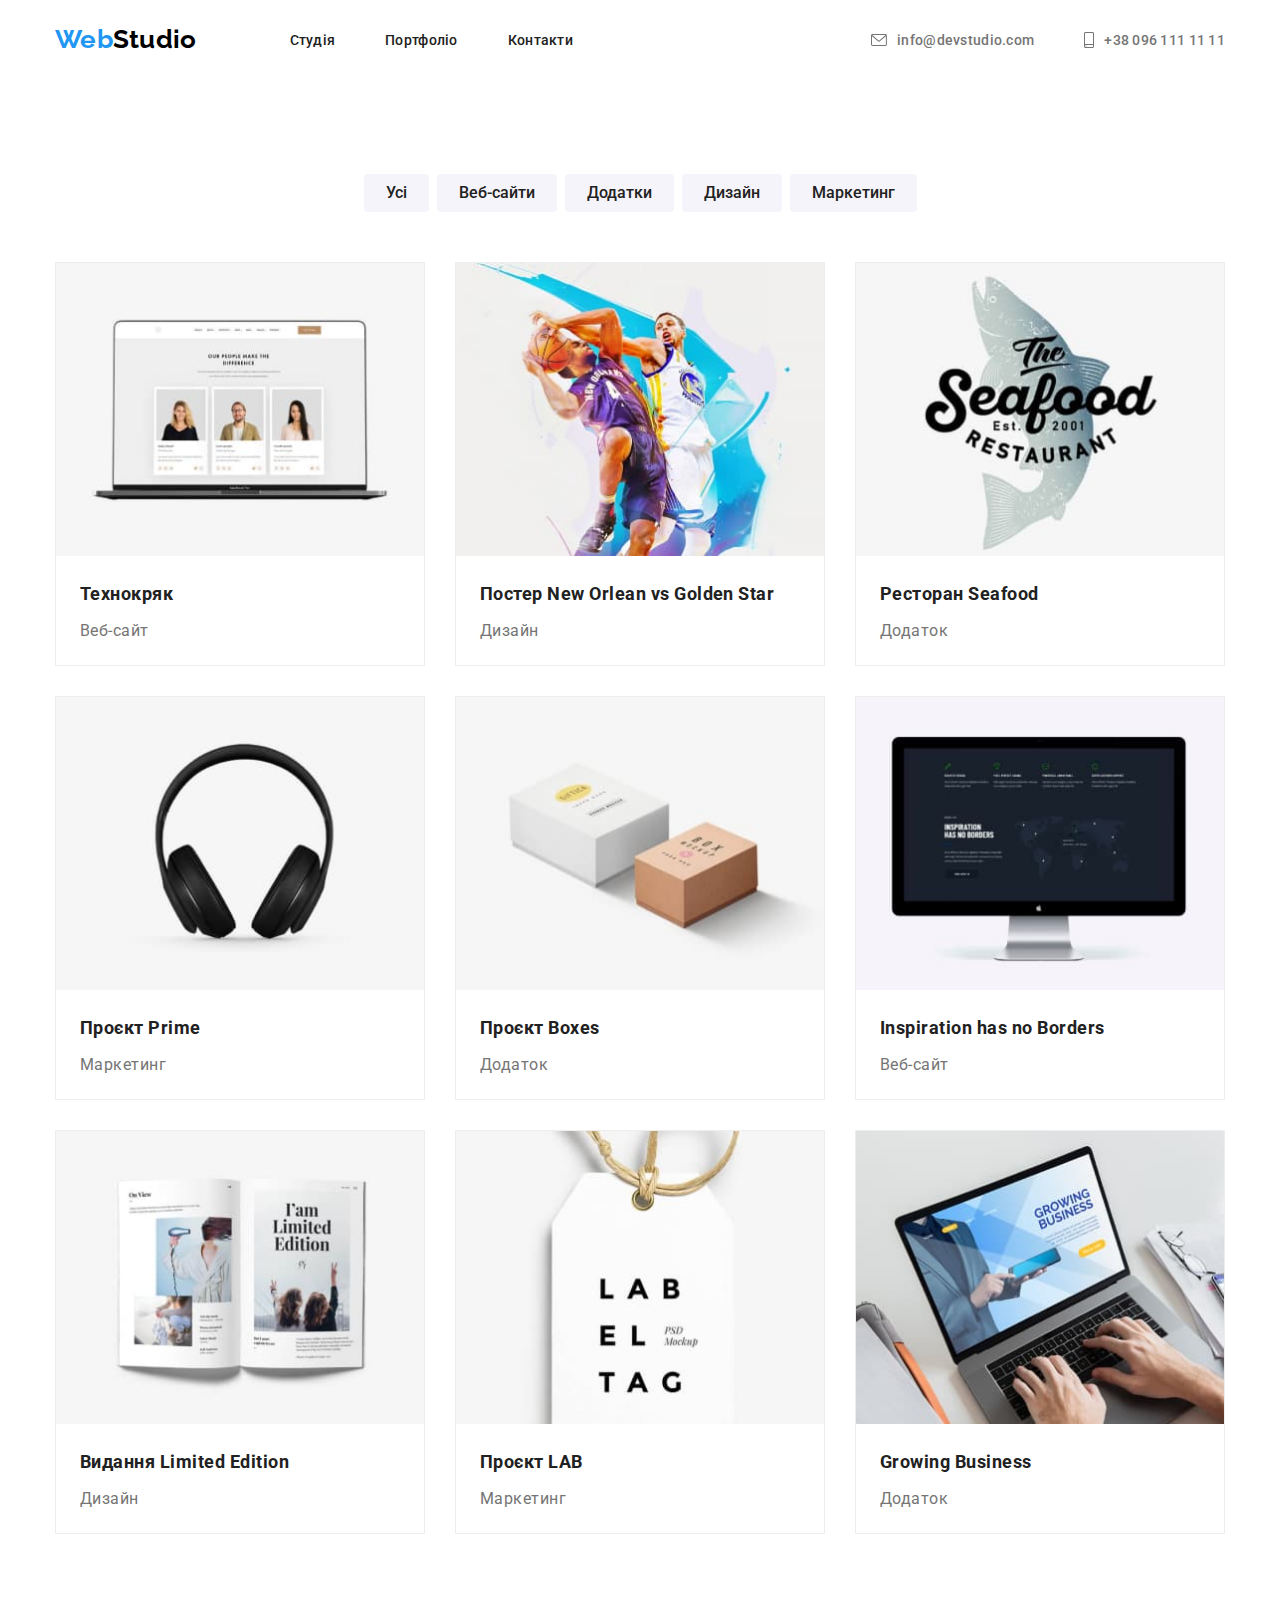
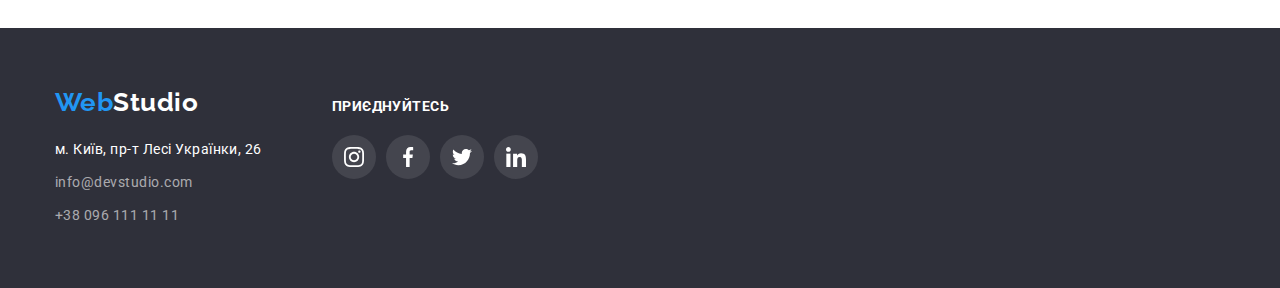
==== portfolio.html @ c27ef193 "Add files via upload" ====
<!DOCTYPE html>
<html lang="uk">
  <head>
    <meta charset="UTF-8" />
    <meta http-equiv="X-UA-Compatible" content="IE=edge" />
    <meta name="WebStudio" content="width=device-width, initial-scale=1.0" />
    <title>WebStudio</title>
    <link
      rel="stylesheet"
      href="https://cdnjs.cloudflare.com/ajax/libs/modern-normalize/1.1.0/modern-normalize.min.css"
    />
    <link rel="stylesheet" href="./css/styles.css" />
    <link rel="preconnect" href="https://fonts.googleapis.com" />
    <link rel="preconnect" href="https://fonts.gstatic.com" crossorigin />
    <link
      href="https://fonts.googleapis.com/css2?family=Raleway:wght@700&family=Roboto:wght@400;500;700;900&display=swap"
      rel="stylesheet"
    />
  </head>
  <body>
    <header class="header">
      <nav class="container">
        <a href="./index.html" class="logo link"
          ><span class="web">Web</span
          ><span class="studio-header">Studio</span></a
        >
        <ul class="nav-header list">
          <li><a href="./index.html" class="link">Студія</a></li>
          <li><a href="./portfolio.html" class="link">Портфоліо</a></li>
          <li><a href="#" class="link">Контакти</a></li>
        </ul>
        <ul class="contacts-header list">
          <li>
            <a href="mailto:info@devstudio.com" class="link">
              <svg class="contact-header-icon" width="16" height="12">
                <use href="./images/symbol-defs.svg#icon-mail"></use>
              </svg>
              info@devstudio.com</a
            >
          </li>
          <li>
            <a href="tel:+380961111111" class="link">
              <svg class="contact-header-icon" width="10" height="16">
                <use href="./images/symbol-defs.svg#icon-smartphone"></use>
              </svg>
              +38 096 111 11 11</a
            >
          </li>
        </ul>
      </nav>
    </header>
    <main>
      <section class="portfolio-section section">
        <div class="container">
          <h1 class="visually-hidden">Портфоліо</h1>
          <ul class="portfolio-nav list">
            <li>
              <button type="button" class="portfolio-nav-button">Усі</button>
            </li>
            <li>
              <button type="button" class="portfolio-nav-button">
                Веб-сайти
              </button>
            </li>
            <li>
              <button type="button" class="portfolio-nav-button">
                Додатки
              </button>
            </li>
            <li>
              <button type="button" class="portfolio-nav-button">Дизайн</button>
            </li>
            <li>
              <button type="button" class="portfolio-nav-button">
                Маркетинг
              </button>
            </li>
          </ul>
          <ul class="portfolio-list list">
            <li>
              <a href="#" class="link">
                <img src="./images/portfolio/laptop.jpg" alt="Ноутбук" />
                <h2 class="heading">Технокряк</h2>
                <p>Веб-сайт</p>
              </a>
            </li>
            <li>
              <a href="#" class="link">
                <img
                  src="./images/portfolio/basketball.jpg"
                  alt="Баскетболісти"
                />
                <h2 class="heading">Постер New Orlean vs Golden Star</h2>
                <p>Дизайн</p>
              </a>
            </li>
            <li>
              <a href="#" class="link">
                <img
                  src="./images/portfolio/resaurant.jpg"
                  alt="Логотип ресторану"
                />
                <h2 class="heading">Ресторан Seafood</h2>
                <p>Додаток</p>
              </a>
            </li>
            <li>
              <a href="#" class="link">
                <img src="./images/portfolio/headphones.jpg" alt="Навушники" />
                <h2 class="heading">Проєкт Prime</h2>
                <p>Маркетинг</p>
              </a>
            </li>
            <li>
              <a href="#" class="link">
                <img src="./images/portfolio/boxes.jpg" alt="Коробки" />
                <h2 class="heading">Проєкт Boxes</h2>
                <p>Додаток</p>
              </a>
            </li>
            <li>
              <a href="#" class="link">
                <img src="./images/portfolio/monitor.jpg" alt="Монітор" />
                <h2 class="heading">Inspiration has no Borders</h2>
                <p>Веб-сайт</p>
              </a>
            </li>
            <li>
              <a href="#" class="link">
                <img src="./images/portfolio/journal.jpg" alt="Журнал" />
                <h2 class="heading">Видання Limited Edition</h2>
                <p>Дизайн</p>
              </a>
            </li>
            <li>
              <a href="#" class="link">
                <img src="./images/portfolio/label.jpg" alt="Бірка" />
                <h2 class="heading">Проєкт LAB</h2>
                <p>Маркетинг</p>
              </a>
            </li>
            <li>
              <a href="#" class="link">
                <img
                  src="./images/portfolio/business-laptop.jpg"
                  alt="Людина працює за ноутбуком"
                />
                <h2 class="heading">Growing Business</h2>
                <p>Додаток</p>
              </a>
            </li>
          </ul>
        </div>
      </section>
    </main>
    <footer class="footer">
      <address class="address container">
        <div class="footer-address">
          <a href="./index.html" class="logo link"
            ><span class="web">Web</span
            ><span class="studio-footer">Studio</span></a
          >
          <ul class="address-list list">
            <li>
              <a
                href="https://goo.gl/maps/CPtrU1FHBa2aNyZL9"
                target="_blank"
                rel="noopener noreferrer nofollow"
                class="link map"
                >м. Київ, пр-т Лесі Українки, 26</a
              >
            </li>
            <li>
              <a href="mailto:info@devstudio.com" class="link"
                >info@devstudio.com</a
              >
            </li>
            <li>
              <a href="tel:+380961111111" class="link">+38 096 111 11 11</a>
            </li>
          </ul>
        </div>
        <div class="footer-socials">
          <span>Приєднуйтесь</span>
          <ul class="socials-list-footer list">
            <li>
              <a href="#" class="link">
                <svg class="team-socials" width="20" height="20">
                  <use href="./images/symbol-defs.svg#icon-instagram"></use>
                </svg>
              </a>
            </li>
            <li>
              <a href="#" class="link">
                <svg class="team-socials" width="20" height="20">
                  <use href="./images/symbol-defs.svg#icon-facebook"></use>
                </svg>
              </a>
            </li>
            <li>
              <a href="#" class="link">
                <svg class="team-socials" width="20" height="20">
                  <use href="./images/symbol-defs.svg#icon-twitter"></use>
                </svg>
              </a>
            </li>
            <li>
              <a href="#" class="link">
                <svg class="team-socials" width="20" height="20">
                  <use href="./images/symbol-defs.svg#icon-linkedin"></use>
                </svg>
              </a>
            </li>
          </ul>
        </div>
      </address>
    </footer>
  </body>
</html>
---- css/styles.css ----
:root{
    --color-primary: #757575;
    --color-heading: #212121;
    --color-background: #fff;
    --color-background-secondary: #2F303A;
    --color-background-tertiary: #F5F4FA;
    --color-background-overlay: rgba(47, 48, 58, 0.4);
    --font-weight-heading: 700;
    --color-white: #fff;
    --color-accent: #2196F3;
    --color-black: #000;
    --ff-roboto: Roboto, sans-serif;
    --ff-rlw: Raleway, sans-serif;
    --color-white-transperent: #FFFFFF99;
    --section-padding: 94px; 
    --color-icons: #AFB1B8;
    --color-background-icons: rgba(255, 255, 255, 0.1);
    --color-border: #EEEEEE; 
}
body {
    font-family: var(--ff-roboto);
    font-size: 16px;
    color: var(--color-primary);
    background-color: var(--color-background);
    letter-spacing: 0.03em;
}
ul, h1, h2, h3, p {
    padding: 0;
    margin: 0;
}
img {
    display: block;
    max-width: 100%;
    height: auto;
}
.section {
    padding-top: var(--section-padding);
    padding-bottom: var(--section-padding);
}
.container {
 width: 100%;   
 max-width: 1200px;
 margin: 0 auto;
 padding: 0 15px;
}
.header {
    font-weight: 500;
    font-size: 14px;
    line-height: 1.1721;
    letter-spacing: 0.02em;
}
.footer {
    padding-top: 60px;
    padding-bottom: 60px;

    background-color: var(--color-background-secondary);
    font-size: 14px;
}  
.link {
    text-decoration: none;
    color: var(--color-heading);
}
.list {
    list-style: none;
}
.sub-title {
    color: var(--color-heading);
    font-size: 36px;
    text-align: center;
    line-height: 1.1719;
}
.heading {
    color: var(--color-heading);
    font-size: 18px;
}
.address {
font-style: normal;
display: flex;
}
.address .link:hover,
.address .link:focus {
    color: var(--color-white);
}
.address-list li:not(:last-child) {
    margin-bottom: 9px;
}
.address-list .link {
    color: var(--color-white-transperent);
    line-height: 1.7142;
}
.address-list .map {
    color: var(--color-white);
}
.address .logo {
    margin-bottom: 20px;
}
.footer-socials {
    display: flex;
    flex-direction: column;
    margin-left: 70px;
    padding-top: 10px;
}
.footer-socials>span {
    font-family: var(--ff-roboto);
    font-weight: var(--font-weight-heading);
    font-size: 14px;
    line-height: 1.1721;
    letter-spacing: 0.03em;
    color: var(--color-white);
    text-transform: uppercase;
    margin-bottom: 20px;
}
.socials-list-footer {
    display: flex;
    justify-content: center;
    gap: 10px;
}
.socials-list-footer a {
    width: 44px;
    height: 44px;
    border-radius: 50%;
    display: flex;
    background-color: var(--color-background-icons);
    fill: var(--color-white);
    justify-content: center;
    align-items: center;
}
.socials-list-footer a:hover,
.socials-list-footer a:focus {
    background-color: var(--color-accent);
    fill: var(--color-white);
}
.logo {
    display: block;

    font-family: var(--ff-rlw);
    font-weight: 700;
    font-size: 26px;
    line-height: 1.15;
}
.web {
    color: var(--color-accent);
}
.studio-header {
    color: var(--color-black);
}
.studio-footer {
    color: var(--color-white);
}
nav {
    display: flex;
    justify-content: flex-start;
    align-items: center;
}
.nav-header {
    display: flex;
    margin-left: 93px;
}
.nav-header li:not(:last-child) {
    margin-right: 50px;
}
.nav-header .link {
    display: block;
    padding-top: 32px;
    padding-bottom: 32px;
}
.nav-header a:hover,
.nav-header a:focus {
    color: var(--color-accent);
}
.contacts-header {
    display: flex;
    margin-left: auto;
}
.contacts-header li + li {
    margin-left: 50px;
}
.contacts-header .link {
    display: flex;
    align-items: center;
    padding-top: 32px;
    padding-bottom: 32px;
    
    color: var(--color-primary);
    fill: currentcolor;
}
.contact-header-icon {
    margin-right: 10px;
}
.contacts-header a:hover,
.contacts-header a:focus {
    color: var(--color-accent);
}
.hero-section {
    padding-top: 200px;
    padding-bottom: 200px;
    align-items: center;

    background-image: linear-gradient(var(--color-background-overlay), var(--color-background-overlay)), url(../images/header_people.jpg);
    background-size: 1600px;
    background-repeat: no-repeat;
    background-position: center;
}
.title {
    margin-top: 0;
    margin-bottom: 30px;
    margin-right: auto;
    margin-left: auto;
    width: 696px;
    height: 120px;

    font-weight: 900;
    font-size: 44px;
    line-height: 1.36;
    letter-spacing: 0.06em;
    text-align: center;
    color: var(--color-white);
    text-transform: uppercase;
}
.order {
    display: block;
    margin: 0 auto;
    width: 216px;
    height: 50px;
    
    background-color: var(--color-accent);
    font-family: var(--ff-roboto);
    font-size: 16px;
    line-height: 1.88;
    color: var(--color-white);
    border: none;
    text-align: center;
    letter-spacing: 0.06em;
    font-weight: var(--font-weight-heading);
    box-shadow: 0px 4px 4px rgba(0, 0, 0, 0.15);
    border-radius: 4px;
}
.order:hover,
.order:focus {
    cursor: pointer;
}
.visually-hidden {
    position: absolute;
    white-space: nowrap;
    width: 1px;
    height: 1px;
    overflow: hidden;
    border: 0;
    padding: 0;
    clip: rect(0 0 0 0);
    clip-path: inset(50%);
    margin: -1px;
}
.features-list {
    display: flex;
}
.features-list li + li {
    margin-left: 30px;
}
.icons-features {
    display: flex;
    max-width: 270px;
    max-height: 120px;
    padding: 25px 100px;
    margin-bottom: 30px;
    background-color: var(--color-background-tertiary);
    border-radius: 4px;
}
.features-list h3 {
    margin-bottom: 10px;

    font-size: 14px;
    line-height: 1.17;
}
.features-list p {
    font-size: 14px;
    line-height: 1.7142;
}
.we-do-section {
    padding-top: 0;
}
.we-do-section .sub-title {
    margin-bottom: 50px;
}
.we-do-list {
    display: flex;
}
.we-do-list li + li {
    margin-left: 30px;
}
.team-section {
    background-color: var(--color-background-tertiary);
}
.team-section .sub-title {
    margin-bottom: 50px;
}
.team-list {
    display: flex;
}
.team-card + .team-card {
    margin-left: 30px;
}
.team-card {
    padding-bottom: 30px;

    background-color: var(--color-background);
    box-shadow: 0px 1px 3px rgba(0, 0, 0, 0.12), 0px 1px 1px rgba(0, 0, 0, 0.14), 0px 2px 1px rgba(0, 0, 0, 0.2);
    border-radius: 0px 0px 4px 4px;
}
.team-list img { 
    margin-bottom: 30px;
}
.team-list h3 {
    margin-bottom: 10px;

    font-size: 16px;
    font-weight: 500;
    line-height: 1.17;
    text-align: center;
}
.team-list p {
    line-height: 1.17;
    text-align: center;
    margin-bottom: 16px;
}
.socials-list-team {
    display: flex;
    justify-content: center;
    gap: 10px;
}
.socials-list-team a {
    width: 44px;
    height: 44px;
    border-radius: 50%;
    display: flex;
    background-color: var(--color-background);
    fill: var(--color-icons);
    justify-content: center;
    align-items: center;
}
.socials-list-team a:hover,
.socials-list-team a:focus {
    background-color: var(--color-accent);
    fill: var(--color-white);
}
.clients h2 {
    margin-bottom: 50px;
}
.clients-list {
    display: flex;
    gap: 30px;
    justify-content: center;
}
.clients-item {
    display: flex;
    width: 170px;
    height: 92px;
    padding: 16px 32px;
    fill: var(--color-icons);
    border: 1px solid var(--color-icons);
    border-radius: 4px;
}
.clients-item:hover,
.clients-item:focus {
    border: 1px solid var(--color-accent);
    fill: var(--color-accent);
}
.portfolio-nav {
    display: flex;
    justify-content: center;
    margin-bottom: 50px;
}
.portfolio-nav li + li {
    margin-left: 8px;
}
.portfolio-nav-button {
    padding: 6px 22px;
    background-color: var(--color-background-tertiary);
    font-family: var(--ff-roboto);
    font-weight: 500;
    font-size: 16px;
    line-height: 1.63;
    color: var(--color-heading);
    text-align: center;
    border: none;
    border-radius: 4px;
}
.portfolio-nav-button:hover,
.portfolio-nav-button:focus {
    background-color: var(--color-accent);
    color: var(--color-white);
    cursor: pointer;
    box-shadow: 0px 3px 1px rgba(0, 0, 0, 0.1), 0px 1px 2px rgba(0, 0, 0, 0.08), 0px 2px 2px rgba(0, 0, 0, 0.12);
}
.portfolio-list {
    display: flex;
    flex-wrap: wrap;
    gap: 30px;
}
.portfolio-list li {
    padding-bottom: 20px;
    border:1px solid var(--color-border);
    max-width: 370px;
    max-height: 404px;
}
.portfolio-list li:hover,
.portfolio-list li:focus {
    box-shadow: 0px 1px 1px rgba(0, 0, 0, 0.12), 0px 4px 4px rgba(0, 0, 0, 0.06), 1px 4px 6px rgba(0, 0, 0, 0.16);
}
.portfolio-list img {
    margin-bottom: 20px;
}
.portfolio-list .heading {
    margin-right: 24px;
    margin-left: 24px;
    margin-bottom: 4px;

    line-height: 2;
}
.portfolio-list p {
    margin-right: 24px;
    margin-left: 24px;

    line-height: 1.875;
    color: var(--color-primary);
}
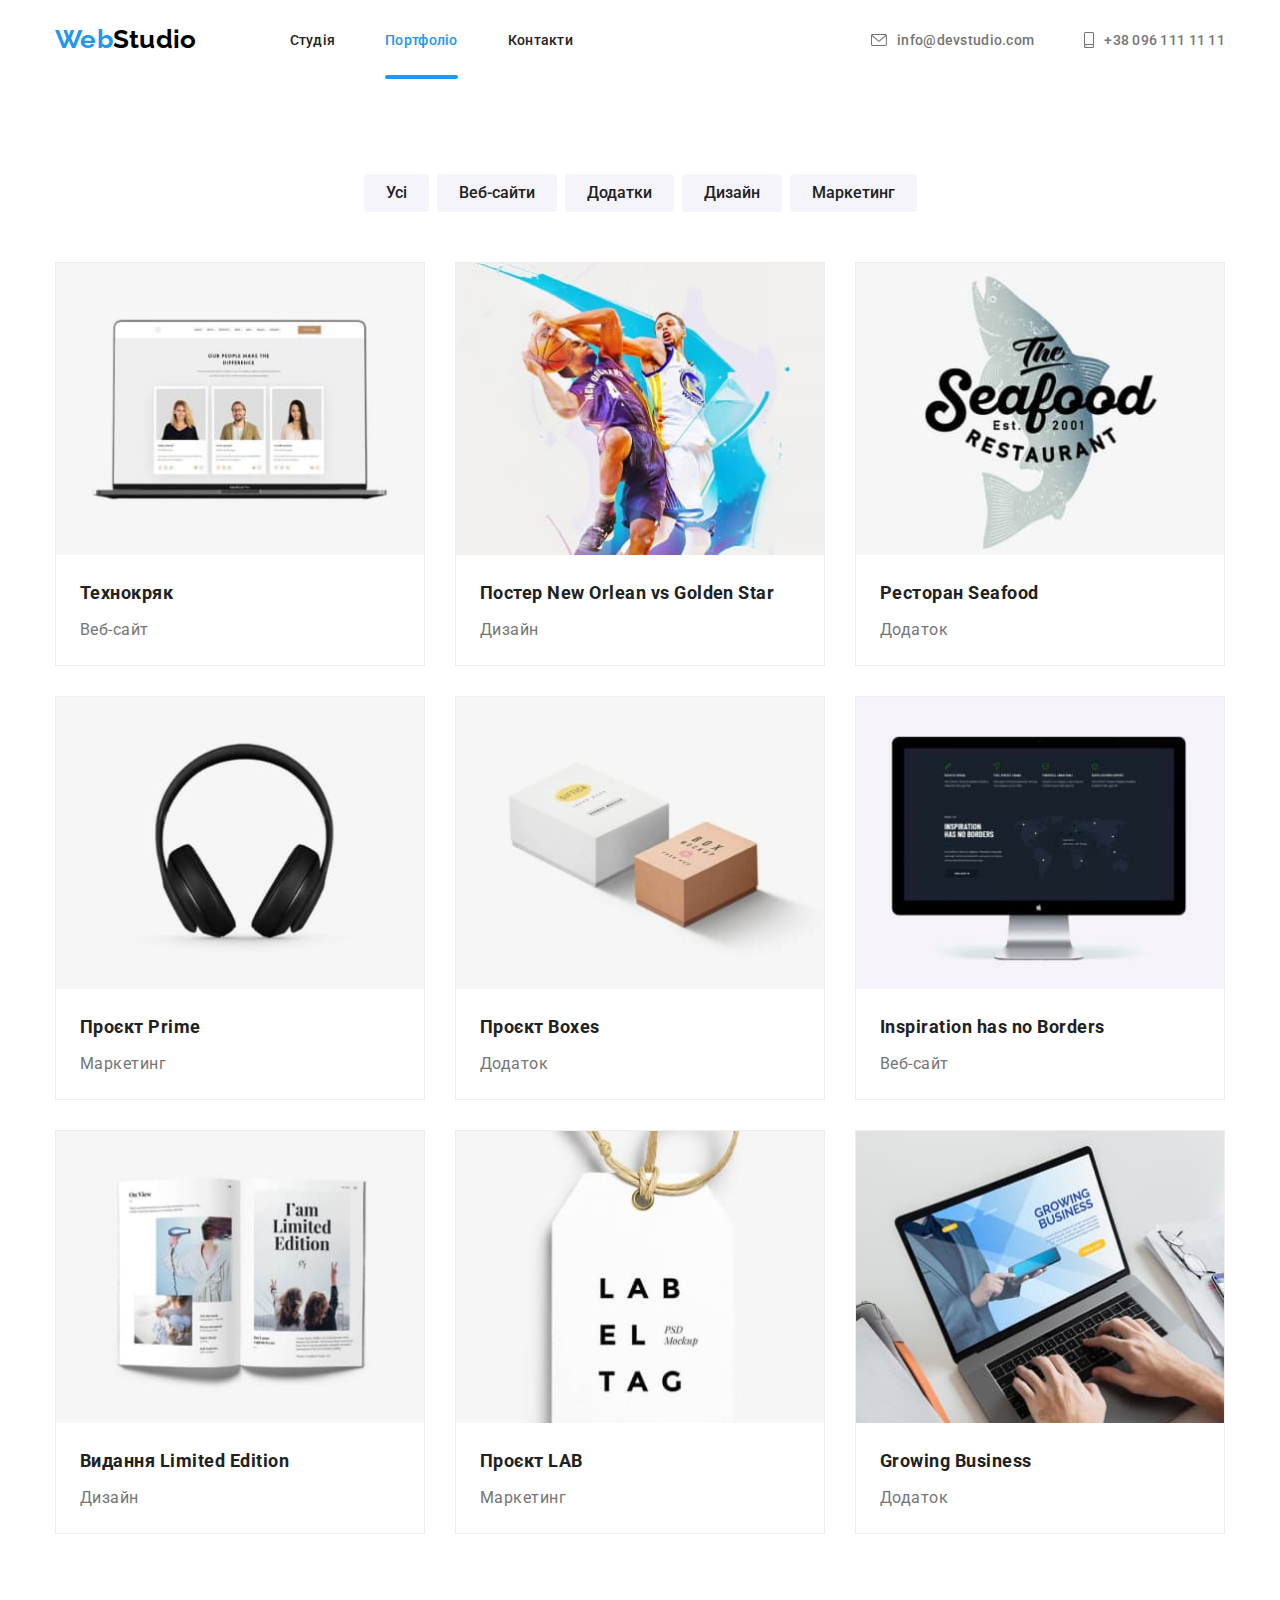
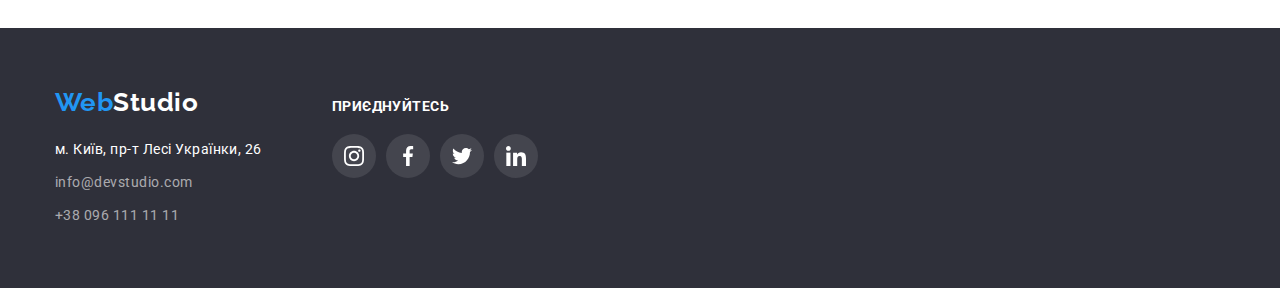
==== commit 47c43c64: "1" ====
--- a/portfolio.html
+++ b/portfolio.html
@@ -26,7 +26,7 @@
         >
         <ul class="nav-header list">
           <li><a href="./index.html" class="link">Студія</a></li>
-          <li><a href="./portfolio.html" class="link">Портфоліо</a></li>
+          <li><a href="./portfolio.html" class="link current">Портфоліо</a></li>
           <li><a href="#" class="link">Контакти</a></li>
         </ul>
         <ul class="contacts-header list">
@@ -82,6 +82,13 @@
                 <img src="./images/portfolio/laptop.jpg" alt="Ноутбук" />
                 <h2 class="heading">Технокряк</h2>
                 <p>Веб-сайт</p>
+                <div class="portfolio-overlay">
+                  <p>
+                    Ресурс пропонує комплексні пропозиції з різним рівнем
+                    функціоналу та сервісів. Все це дозволить відвідувачу
+                    отримати вичерпні відомості про компанію чи приватну особу.
+                  </p>
+                </div>
               </a>
             </li>
             <li>
@@ -92,6 +99,12 @@
                 />
                 <h2 class="heading">Постер New Orlean vs Golden Star</h2>
                 <p>Дизайн</p>
+                <div class="portfolio-overlay">
+                  <p>
+                    Lorem ipsum dolor sit, amet consectetur adipisicing elit.
+                    Alias, sapiente!
+                  </p>
+                </div>
               </a>
             </li>
             <li>
@@ -102,6 +115,12 @@
                 />
                 <h2 class="heading">Ресторан Seafood</h2>
                 <p>Додаток</p>
+                <div class="portfolio-overlay">
+                  <p>
+                    Lorem ipsum dolor sit, amet consectetur adipisicing elit.
+                    Alias, sapiente!
+                  </p>
+                </div>
               </a>
             </li>
             <li>
@@ -109,6 +128,12 @@
                 <img src="./images/portfolio/headphones.jpg" alt="Навушники" />
                 <h2 class="heading">Проєкт Prime</h2>
                 <p>Маркетинг</p>
+                <div class="portfolio-overlay">
+                  <p>
+                    Lorem ipsum dolor sit, amet consectetur adipisicing elit.
+                    Alias, sapiente!
+                  </p>
+                </div>
               </a>
             </li>
             <li>
@@ -116,6 +141,12 @@
                 <img src="./images/portfolio/boxes.jpg" alt="Коробки" />
                 <h2 class="heading">Проєкт Boxes</h2>
                 <p>Додаток</p>
+                <div class="portfolio-overlay">
+                  <p>
+                    Lorem ipsum dolor sit, amet consectetur adipisicing elit.
+                    Alias, sapiente!
+                  </p>
+                </div>
               </a>
             </li>
             <li>
@@ -123,6 +154,12 @@
                 <img src="./images/portfolio/monitor.jpg" alt="Монітор" />
                 <h2 class="heading">Inspiration has no Borders</h2>
                 <p>Веб-сайт</p>
+                <div class="portfolio-overlay">
+                  <p>
+                    Lorem ipsum dolor sit, amet consectetur adipisicing elit.
+                    Alias, sapiente!
+                  </p>
+                </div>
               </a>
             </li>
             <li>
@@ -130,6 +167,12 @@
                 <img src="./images/portfolio/journal.jpg" alt="Журнал" />
                 <h2 class="heading">Видання Limited Edition</h2>
                 <p>Дизайн</p>
+                <div class="portfolio-overlay">
+                  <p>
+                    Lorem ipsum dolor sit, amet consectetur adipisicing elit.
+                    Alias, sapiente!
+                  </p>
+                </div>
               </a>
             </li>
             <li>
@@ -137,6 +180,12 @@
                 <img src="./images/portfolio/label.jpg" alt="Бірка" />
                 <h2 class="heading">Проєкт LAB</h2>
                 <p>Маркетинг</p>
+                <div class="portfolio-overlay">
+                  <p>
+                    Lorem ipsum dolor sit, amet consectetur adipisicing elit.
+                    Alias, sapiente!
+                  </p>
+                </div>
               </a>
             </li>
             <li>
@@ -147,6 +196,12 @@
                 />
                 <h2 class="heading">Growing Business</h2>
                 <p>Додаток</p>
+                <div class="portfolio-overlay">
+                  <p>
+                    Lorem ipsum dolor sit, amet consectetur adipisicing elit.
+                    Alias, sapiente!
+                  </p>
+                </div>
               </a>
             </li>
           </ul>
--- a/css/styles.css
+++ b/css/styles.css
@@ -16,6 +16,9 @@
     --color-icons: #AFB1B8;
     --color-background-icons: rgba(255, 255, 255, 0.1);
     --color-border: #EEEEEE; 
+    --background-color-overlay: rgba(33, 150, 243, 0.9); 
+    --background-color-backdrop: rgba(0, 0, 0, 0.2);
+    --background-color-description: rgba(47, 48, 58, 0.8);
 }
 body {
     font-family: var(--ff-roboto);
@@ -44,6 +47,7 @@
  padding: 0 15px;
 }
 .header {
+    height: 80px;
     font-weight: 500;
     font-size: 14px;
     line-height: 1.1721;
@@ -87,6 +91,7 @@
 .address-list .link {
     color: var(--color-white-transperent);
     line-height: 1.7142;
+    transition: color 250ms cubic-bezier(0.4, 0, 0.2, 1);
 }
 .address-list .map {
     color: var(--color-white);
@@ -124,6 +129,7 @@
     fill: var(--color-white);
     justify-content: center;
     align-items: center;
+    transition: background-color 250ms cubic-bezier(0.4, 0, 0.2, 1), fill 250ms cubic-bezier(0.4, 0, 0.2, 1);
 }
 .socials-list-footer a:hover,
 .socials-list-footer a:focus {
@@ -155,18 +161,34 @@
 .nav-header {
     display: flex;
     margin-left: 93px;
+    align-items: center;
+}
+.nav-header li {
+    position: relative;
 }
 .nav-header li:not(:last-child) {
     margin-right: 50px;
 }
 .nav-header .link {
     display: block;
-    padding-top: 32px;
-    padding-bottom: 32px;
-}
-.nav-header a:hover,
-.nav-header a:focus {
+    transition: color 250ms cubic-bezier(0.4, 0, 0.2, 1);
+}
+.nav-header .link:hover,
+.nav-header .link:focus {
     color: var(--color-accent);
+}
+.current {
+    color: var(--color-accent);
+}
+.current::after {
+    content: '';
+    display: block;
+    position: absolute;
+    bottom: -31px;
+    height: 4px;
+    width: 100%;
+    background-color: currentcolor;
+    border-radius: 2px;
 }
 .contacts-header {
     display: flex;
@@ -183,6 +205,7 @@
     
     color: var(--color-primary);
     fill: currentcolor;
+    transition: color 250ms cubic-bezier(0.4, 0, 0.2, 1);
 }
 .contact-header-icon {
     margin-right: 10px;
@@ -288,6 +311,26 @@
 .we-do-list li + li {
     margin-left: 30px;
 }
+.we-do-list li {
+    position: relative;
+}
+.we-do-description {
+    position: absolute;
+    bottom: 0;
+    width: 100%;
+    height: 70px;
+    z-index: 1;
+    padding-top: 27px;
+    padding-bottom: 27px;
+
+    background-color: var(--background-color-description);
+    font-size: 14px;
+    font-weight: var(--font-weight-heading);
+    color: var(--color-white);
+    line-height: 1.1721;
+    text-align: center;
+    text-transform: uppercase;
+}
 .team-section {
     background-color: var(--color-background-tertiary);
 }
@@ -337,6 +380,9 @@
     fill: var(--color-icons);
     justify-content: center;
     align-items: center;
+    transition-property: fill, background-color;
+    transition-duration: 250ms, 250ms;
+    transition-timing-function: cubic-bezier(0.4, 0, 0.2, 1), cubic-bezier(0.4, 0, 0.2, 1);
 }
 .socials-list-team a:hover,
 .socials-list-team a:focus {
@@ -359,6 +405,7 @@
     fill: var(--color-icons);
     border: 1px solid var(--color-icons);
     border-radius: 4px;
+    transition: border 250ms cubic-bezier(0.4, 0, 0.2, 1), fill 250ms cubic-bezier(0.4, 0, 0.2, 1);;
 }
 .clients-item:hover,
 .clients-item:focus {
@@ -384,6 +431,9 @@
     text-align: center;
     border: none;
     border-radius: 4px;
+    transition-property: background-color, color, box-shadow;
+    transition-duration: 250ms;
+    transition-timing-function: cubic-bezier(0.4, 0, 0.2, 1);
 }
 .portfolio-nav-button:hover,
 .portfolio-nav-button:focus {
@@ -402,6 +452,9 @@
     border:1px solid var(--color-border);
     max-width: 370px;
     max-height: 404px;
+    transition: box-shadow 250ms cubic-bezier(0.4, 0, 0.2, 1);
+    position: relative;
+    overflow: hidden;
 }
 .portfolio-list li:hover,
 .portfolio-list li:focus {
@@ -423,4 +476,69 @@
 
     line-height: 1.875;
     color: var(--color-primary);
+}
+.portfolio-overlay {
+    position: absolute;
+    top: 0;
+    left: 0;
+    width: 100%;
+    height: 100%;
+    padding: 63px 24px;
+    background-color: var(--background-color-overlay);
+    transform: translateY(100%);
+    transition: transform 250ms cubic-bezier(0.4, 0, 0.2, 1);
+}
+.portfolio-overlay p {
+    color: var(--color-white);
+    font-size: 18px;
+    line-height: 1.5555;
+}
+.portfolio-list li:hover .portfolio-overlay,
+.portfolio-list li:focus .portfolio-overlay {
+    transform: translateY(0);
+}
+.backdrop {
+    position: fixed;
+    background-color: var(--background-color-backdrop);
+    top: 0;
+    left: 0;
+    width: 100%;
+    height: 100%;
+    
+    opacity: 1;
+    transition: opacity 250ms cubic-bezier(0.4, 0, 0.2, 1);
+}
+.modal {
+    position: absolute;
+    left: 50%;
+    top: 50%;
+    min-width: 528px;
+    min-height: 581px;
+    padding: 15px;
+    background-color: var(--color-white);
+    
+    transform: scale(1) translate(-50%, -50%);
+    transition: transform 250ms cubic-bezier(0.4, 0, 0.2, 1);
+}
+.backdrop.is-hidden {
+    opacity: 0;
+    visibility: hidden;
+    pointer-events: none;
+}
+.backdrop.is-hidden .modal {
+    transform: scale(1.5) translate(-50%, -50%);
+}
+.close-modal-button {
+    position: absolute;
+    display: flex;
+    justify-content: center;
+    align-items: center;
+    top: 8px;
+    right: 8px;
+    width: 30px;
+    height: 30px;
+    border-radius: 50%;
+    border: 1px solid rgba(0, 0, 0, 0.1);
+    margin-top: 8px;
+    margin-right: 8px;
 }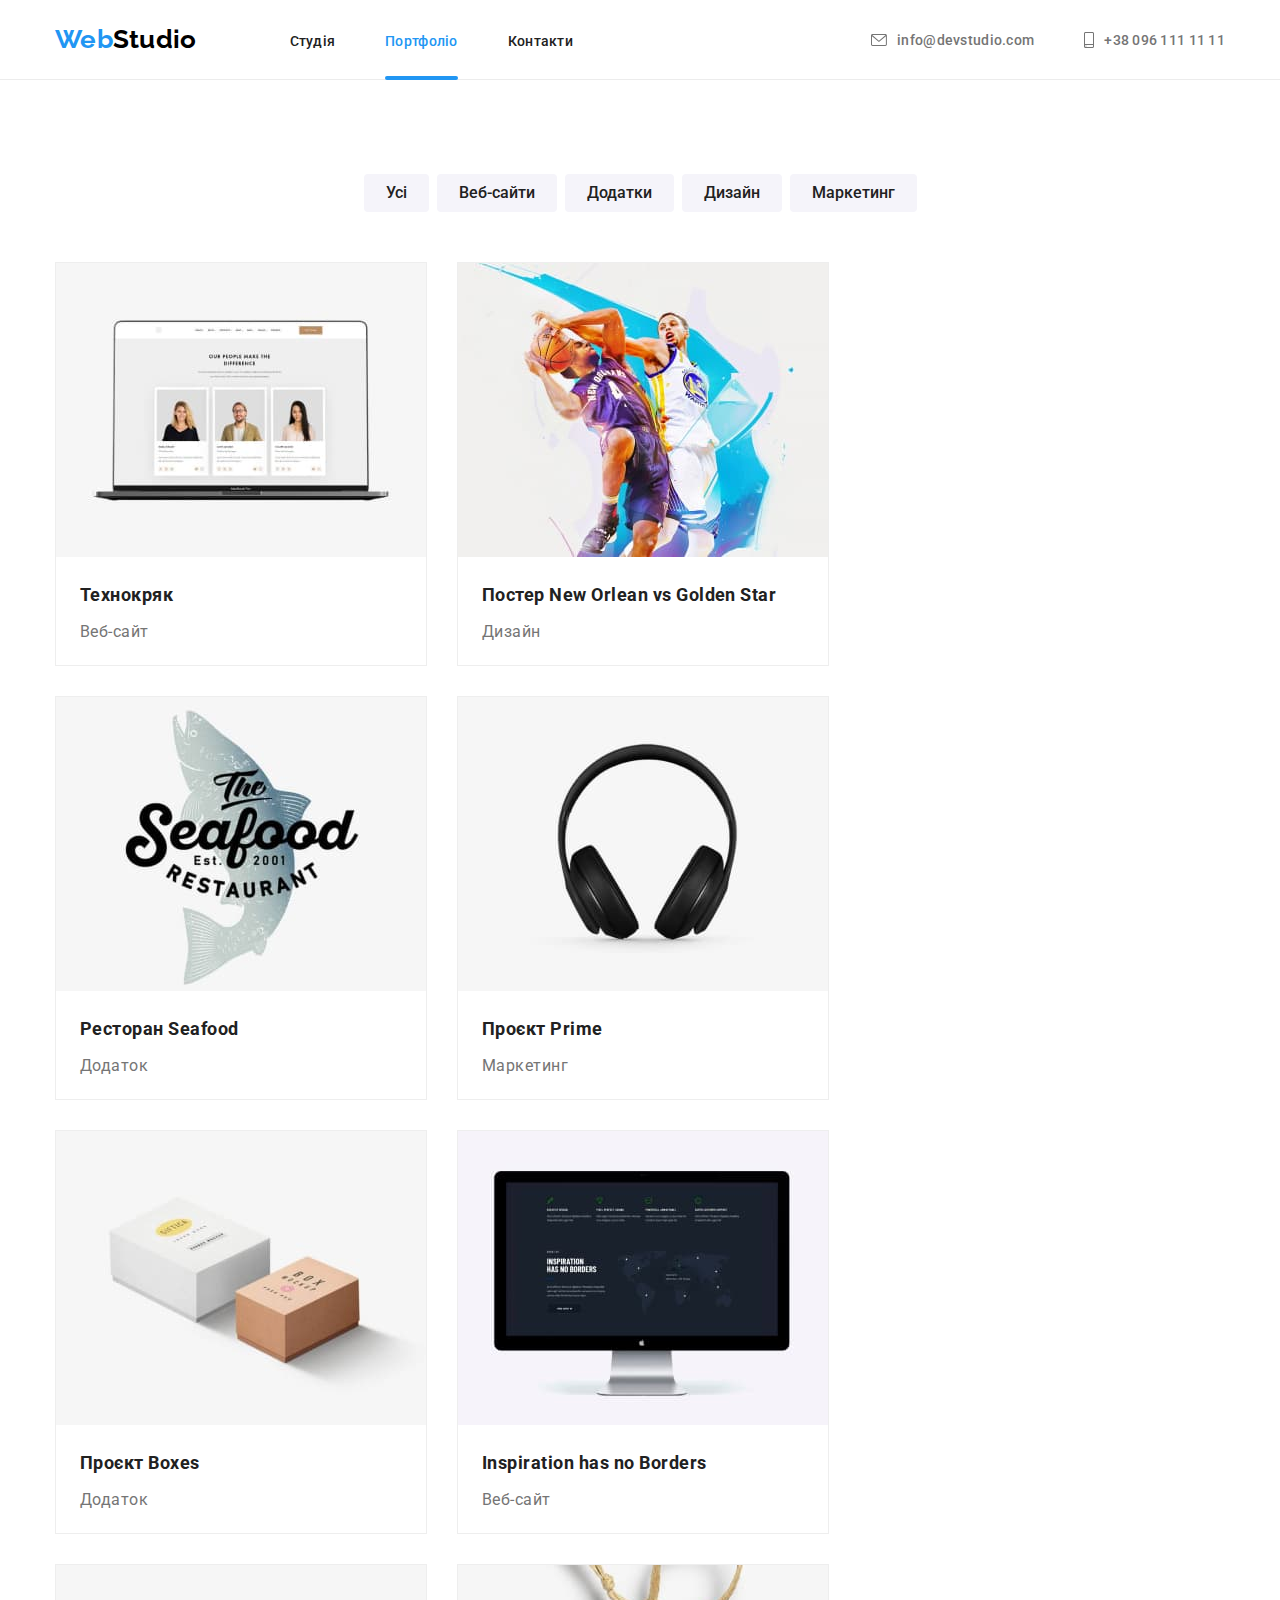
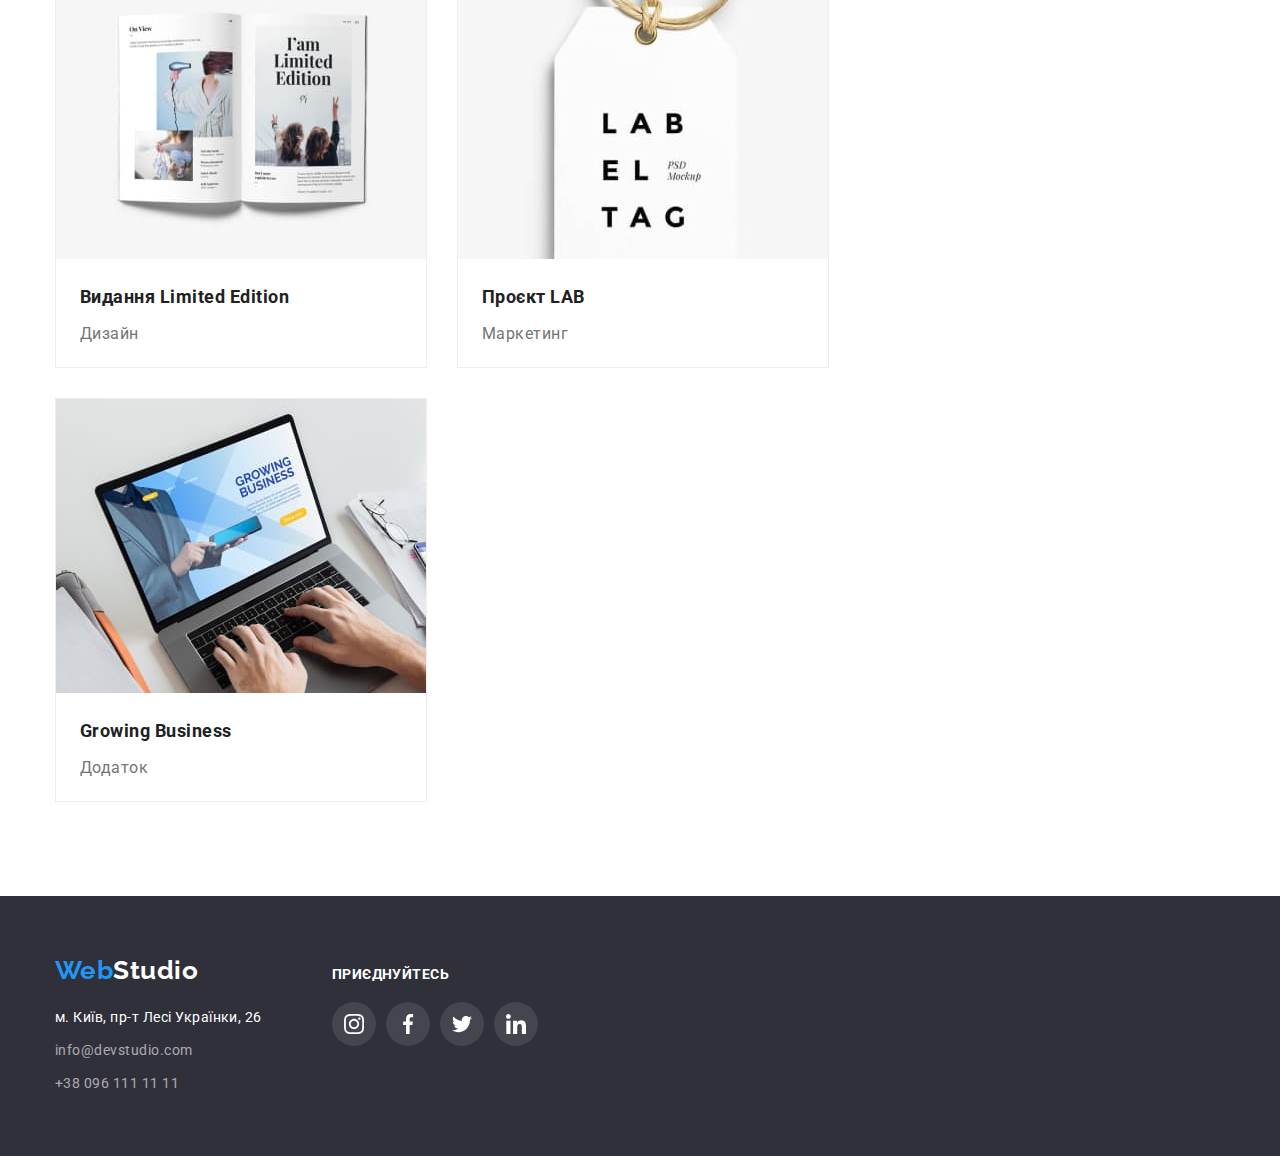
==== commit c4a1b3bb: "Перша правка + адаптація під мобілку" ====
--- a/portfolio.html
+++ b/portfolio.html
@@ -79,129 +79,151 @@
           <ul class="portfolio-list list">
             <li>
               <a href="#" class="link">
-                <img src="./images/portfolio/laptop.jpg" alt="Ноутбук" />
+                <div class="portfolio-thumb">
+                  <img src="./images/portfolio/laptop.jpg" alt="Ноутбук" />
+                  <div class="portfolio-overlay">
+                    <p>
+                      Ресурс пропонує комплексні пропозиції з різним рівнем
+                      функціоналу та сервісів. Все це дозволить відвідувачу
+                      отримати вичерпні відомості про компанію чи приватну
+                      особу.
+                    </p>
+                  </div>
+                </div>
                 <h2 class="heading">Технокряк</h2>
                 <p>Веб-сайт</p>
-                <div class="portfolio-overlay">
-                  <p>
-                    Ресурс пропонує комплексні пропозиції з різним рівнем
-                    функціоналу та сервісів. Все це дозволить відвідувачу
-                    отримати вичерпні відомості про компанію чи приватну особу.
-                  </p>
-                </div>
-              </a>
-            </li>
-            <li>
-              <a href="#" class="link">
-                <img
-                  src="./images/portfolio/basketball.jpg"
-                  alt="Баскетболісти"
-                />
+              </a>
+            </li>
+            <li>
+              <a href="#" class="link">
+                <div class="portfolio-thumb">
+                  <img
+                    src="./images/portfolio/basketball.jpg"
+                    alt="Баскетболісти"
+                  />
+                  <div class="portfolio-overlay">
+                    <p>
+                      Lorem ipsum dolor sit, amet consectetur adipisicing elit.
+                      Alias, sapiente!
+                    </p>
+                  </div>
+                </div>
                 <h2 class="heading">Постер New Orlean vs Golden Star</h2>
                 <p>Дизайн</p>
-                <div class="portfolio-overlay">
-                  <p>
-                    Lorem ipsum dolor sit, amet consectetur adipisicing elit.
-                    Alias, sapiente!
-                  </p>
-                </div>
-              </a>
-            </li>
-            <li>
-              <a href="#" class="link">
-                <img
-                  src="./images/portfolio/resaurant.jpg"
-                  alt="Логотип ресторану"
-                />
+              </a>
+            </li>
+            <li>
+              <a href="#" class="link">
+                <div class="portfolio-thumb">
+                  <img
+                    src="./images/portfolio/resaurant.jpg"
+                    alt="Логотип ресторану"
+                  />
+                  <div class="portfolio-overlay">
+                    <p>
+                      Lorem ipsum dolor sit, amet consectetur adipisicing elit.
+                      Alias, sapiente!
+                    </p>
+                  </div>
+                </div>
                 <h2 class="heading">Ресторан Seafood</h2>
                 <p>Додаток</p>
-                <div class="portfolio-overlay">
-                  <p>
-                    Lorem ipsum dolor sit, amet consectetur adipisicing elit.
-                    Alias, sapiente!
-                  </p>
-                </div>
-              </a>
-            </li>
-            <li>
-              <a href="#" class="link">
-                <img src="./images/portfolio/headphones.jpg" alt="Навушники" />
+              </a>
+            </li>
+            <li>
+              <a href="#" class="link">
+                <div class="portfolio-thumb">
+                  <img
+                    src="./images/portfolio/headphones.jpg"
+                    alt="Навушники"
+                  />
+                  <div class="portfolio-overlay">
+                    <p>
+                      Lorem ipsum dolor sit, amet consectetur adipisicing elit.
+                      Alias, sapiente!
+                    </p>
+                  </div>
+                </div>
                 <h2 class="heading">Проєкт Prime</h2>
                 <p>Маркетинг</p>
-                <div class="portfolio-overlay">
-                  <p>
-                    Lorem ipsum dolor sit, amet consectetur adipisicing elit.
-                    Alias, sapiente!
-                  </p>
-                </div>
-              </a>
-            </li>
-            <li>
-              <a href="#" class="link">
-                <img src="./images/portfolio/boxes.jpg" alt="Коробки" />
+              </a>
+            </li>
+            <li>
+              <a href="#" class="link">
+                <div class="portfolio-thumb">
+                  <img src="./images/portfolio/boxes.jpg" alt="Коробки" />
+                  <div class="portfolio-overlay">
+                    <p>
+                      Lorem ipsum dolor sit, amet consectetur adipisicing elit.
+                      Alias, sapiente!
+                    </p>
+                  </div>
+                </div>
                 <h2 class="heading">Проєкт Boxes</h2>
                 <p>Додаток</p>
-                <div class="portfolio-overlay">
-                  <p>
-                    Lorem ipsum dolor sit, amet consectetur adipisicing elit.
-                    Alias, sapiente!
-                  </p>
-                </div>
-              </a>
-            </li>
-            <li>
-              <a href="#" class="link">
-                <img src="./images/portfolio/monitor.jpg" alt="Монітор" />
+              </a>
+            </li>
+            <li>
+              <a href="#" class="link">
+                <div class="portfolio-thumb">
+                  <img src="./images/portfolio/monitor.jpg" alt="Монітор" />
+                  <div class="portfolio-overlay">
+                    <p>
+                      Lorem ipsum dolor sit, amet consectetur adipisicing elit.
+                      Alias, sapiente!
+                    </p>
+                  </div>
+                </div>
                 <h2 class="heading">Inspiration has no Borders</h2>
                 <p>Веб-сайт</p>
-                <div class="portfolio-overlay">
-                  <p>
-                    Lorem ipsum dolor sit, amet consectetur adipisicing elit.
-                    Alias, sapiente!
-                  </p>
-                </div>
-              </a>
-            </li>
-            <li>
-              <a href="#" class="link">
-                <img src="./images/portfolio/journal.jpg" alt="Журнал" />
+              </a>
+            </li>
+            <li>
+              <a href="#" class="link">
+                <div class="portfolio-thumb">
+                  <img src="./images/portfolio/journal.jpg" alt="Журнал" />
+                  <div class="portfolio-overlay">
+                    <p>
+                      Lorem ipsum dolor sit, amet consectetur adipisicing elit.
+                      Alias, sapiente!
+                    </p>
+                  </div>
+                </div>
                 <h2 class="heading">Видання Limited Edition</h2>
                 <p>Дизайн</p>
-                <div class="portfolio-overlay">
-                  <p>
-                    Lorem ipsum dolor sit, amet consectetur adipisicing elit.
-                    Alias, sapiente!
-                  </p>
-                </div>
-              </a>
-            </li>
-            <li>
-              <a href="#" class="link">
-                <img src="./images/portfolio/label.jpg" alt="Бірка" />
+              </a>
+            </li>
+            <li>
+              <a href="#" class="link">
+                <div class="portfolio-thumb">
+                  <img src="./images/portfolio/label.jpg" alt="Бірка" />
+                  <div class="portfolio-overlay">
+                    <p>
+                      Lorem ipsum dolor sit, amet consectetur adipisicing elit.
+                      Alias, sapiente!
+                    </p>
+                  </div>
+                </div>
                 <h2 class="heading">Проєкт LAB</h2>
                 <p>Маркетинг</p>
-                <div class="portfolio-overlay">
-                  <p>
-                    Lorem ipsum dolor sit, amet consectetur adipisicing elit.
-                    Alias, sapiente!
-                  </p>
-                </div>
-              </a>
-            </li>
-            <li>
-              <a href="#" class="link">
-                <img
-                  src="./images/portfolio/business-laptop.jpg"
-                  alt="Людина працює за ноутбуком"
-                />
+              </a>
+            </li>
+            <li>
+              <a href="#" class="link">
+                <div class="portfolio-thumb">
+                  <img
+                    src="./images/portfolio/business-laptop.jpg"
+                    alt="Людина працює за ноутбуком"
+                  />
+                  <div class="portfolio-overlay">
+                    <p>
+                      Lorem ipsum dolor sit, amet consectetur adipisicing elit.
+                      Alias, sapiente!
+                    </p>
+                  </div>
+                </div>
                 <h2 class="heading">Growing Business</h2>
                 <p>Додаток</p>
-                <div class="portfolio-overlay">
-                  <p>
-                    Lorem ipsum dolor sit, amet consectetur adipisicing elit.
-                    Alias, sapiente!
-                  </p>
-                </div>
               </a>
             </li>
           </ul>
--- a/css/styles.css
+++ b/css/styles.css
@@ -52,6 +52,7 @@
     font-size: 14px;
     line-height: 1.1721;
     letter-spacing: 0.02em;
+    border-bottom: 1px solid #ECECEC;
 }
 .footer {
     padding-top: 60px;
@@ -163,14 +164,14 @@
     margin-left: 93px;
     align-items: center;
 }
-.nav-header li {
-    position: relative;
-}
 .nav-header li:not(:last-child) {
     margin-right: 50px;
 }
 .nav-header .link {
     display: block;
+    padding: 32px 0 31px;
+
+    position: relative;
     transition: color 250ms cubic-bezier(0.4, 0, 0.2, 1);
 }
 .nav-header .link:hover,
@@ -184,7 +185,7 @@
     content: '';
     display: block;
     position: absolute;
-    bottom: -31px;
+    bottom: 0;
     height: 4px;
     width: 100%;
     background-color: currentcolor;
@@ -276,6 +277,10 @@
 }
 .features-list {
     display: flex;
+    overflow: auto;
+}
+.features-list li {
+    max-width: 270px;
 }
 .features-list li + li {
     margin-left: 30px;
@@ -450,11 +455,9 @@
 .portfolio-list li {
     padding-bottom: 20px;
     border:1px solid var(--color-border);
-    max-width: 370px;
+    flex-basis: calc((100%-96px)/3);
     max-height: 404px;
     transition: box-shadow 250ms cubic-bezier(0.4, 0, 0.2, 1);
-    position: relative;
-    overflow: hidden;
 }
 .portfolio-list li:hover,
 .portfolio-list li:focus {
@@ -476,6 +479,10 @@
 
     line-height: 1.875;
     color: var(--color-primary);
+}
+.portfolio-thumb {
+    position: relative;
+    overflow: hidden;
 }
 .portfolio-overlay {
     position: absolute;
@@ -504,6 +511,7 @@
     left: 0;
     width: 100%;
     height: 100%;
+    z-index: 2;
     
     opacity: 1;
     transition: opacity 250ms cubic-bezier(0.4, 0, 0.2, 1);
@@ -517,7 +525,7 @@
     padding: 15px;
     background-color: var(--color-white);
     
-    transform: scale(1) translate(-50%, -50%);
+    transform: translate(-50%, -50%) scale(1);
     transition: transform 250ms cubic-bezier(0.4, 0, 0.2, 1);
 }
 .backdrop.is-hidden {
@@ -526,7 +534,7 @@
     pointer-events: none;
 }
 .backdrop.is-hidden .modal {
-    transform: scale(1.5) translate(-50%, -50%);
+    transform: translate(-50%, -50%) scale(1.5);
 }
 .close-modal-button {
     position: absolute;
